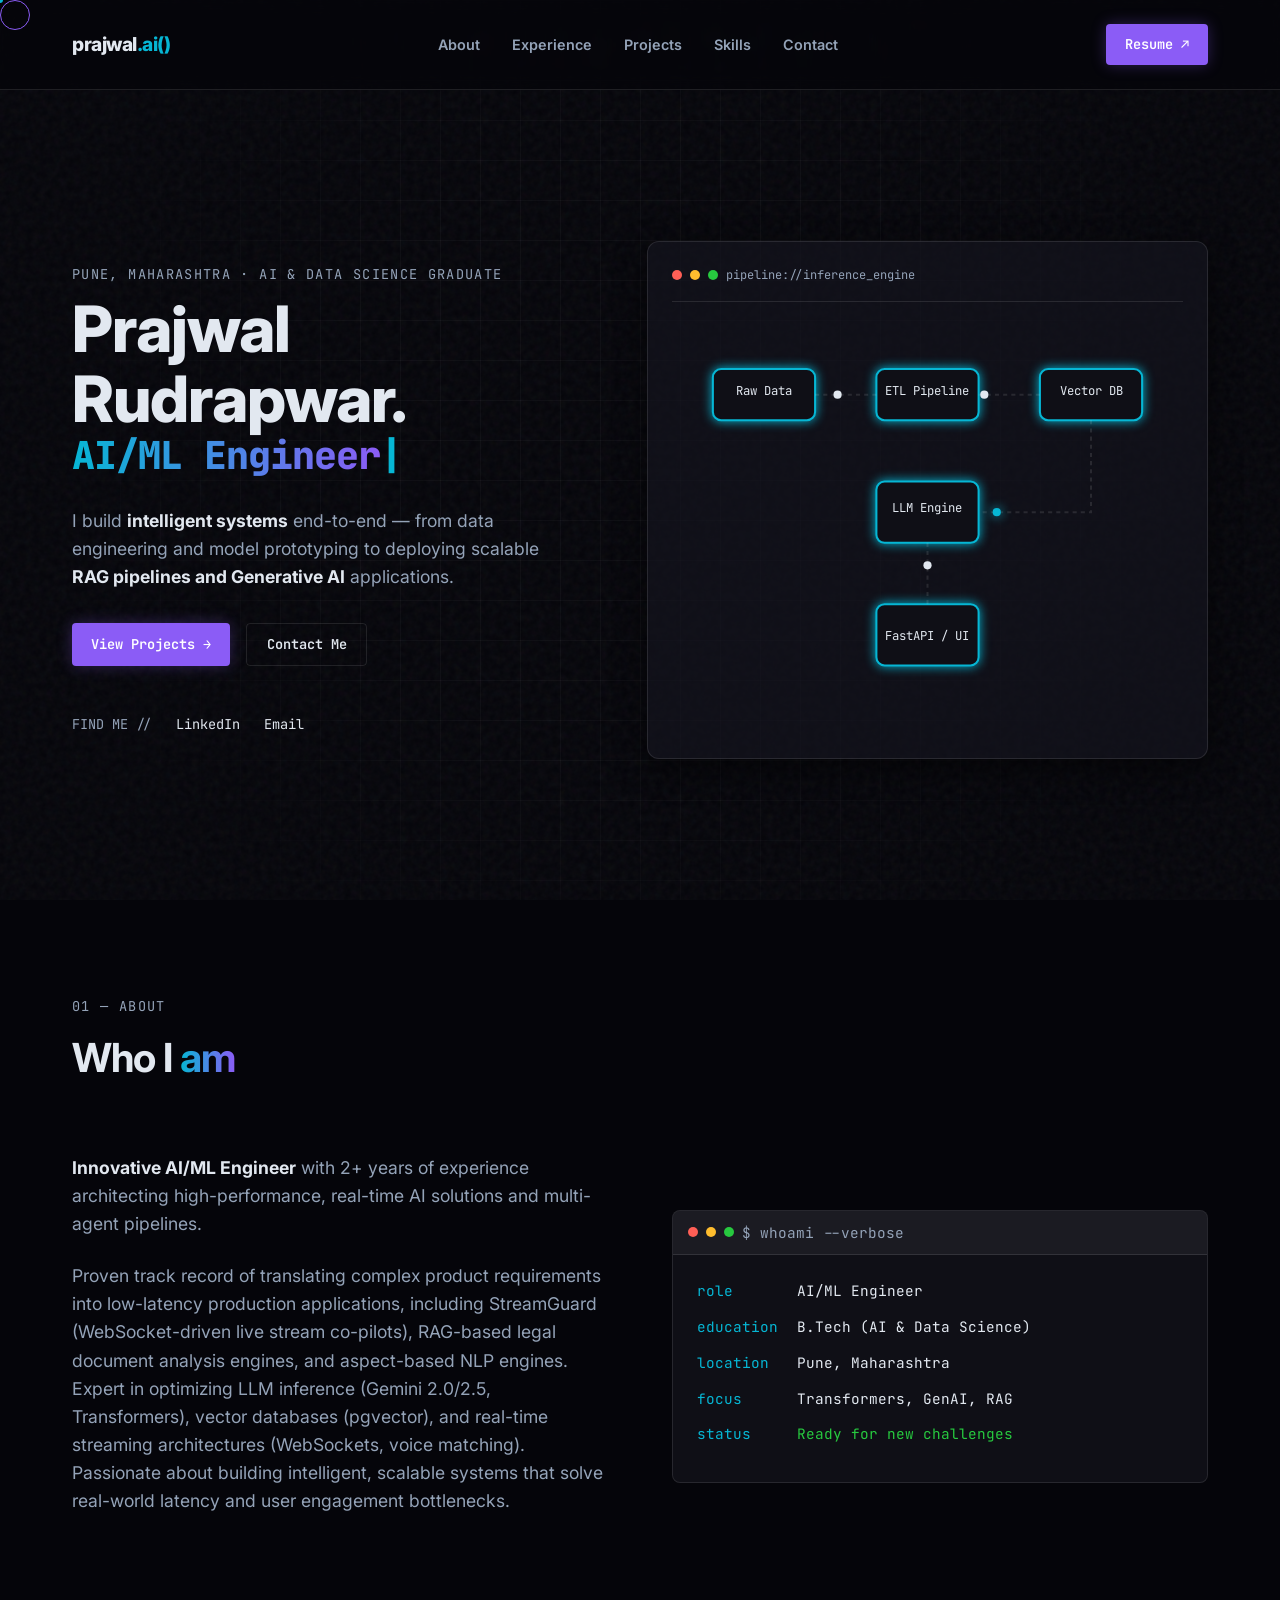
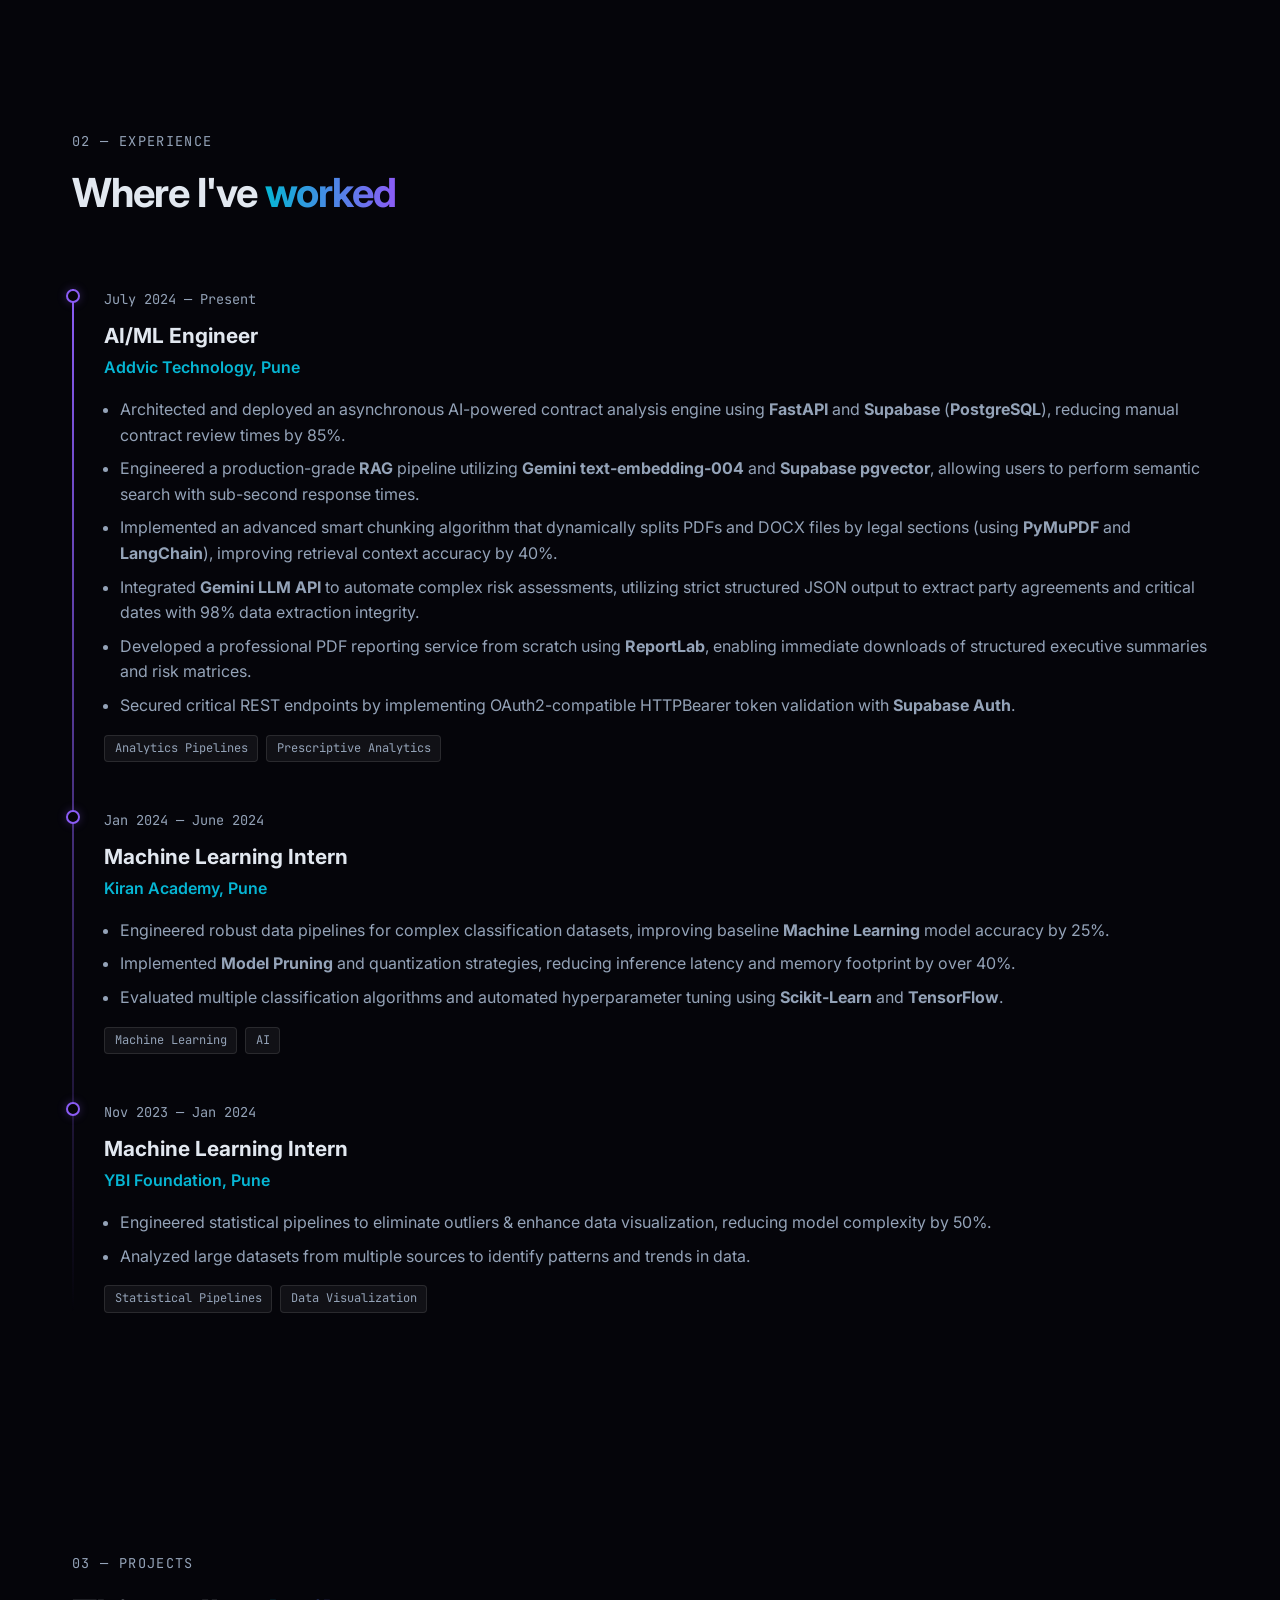
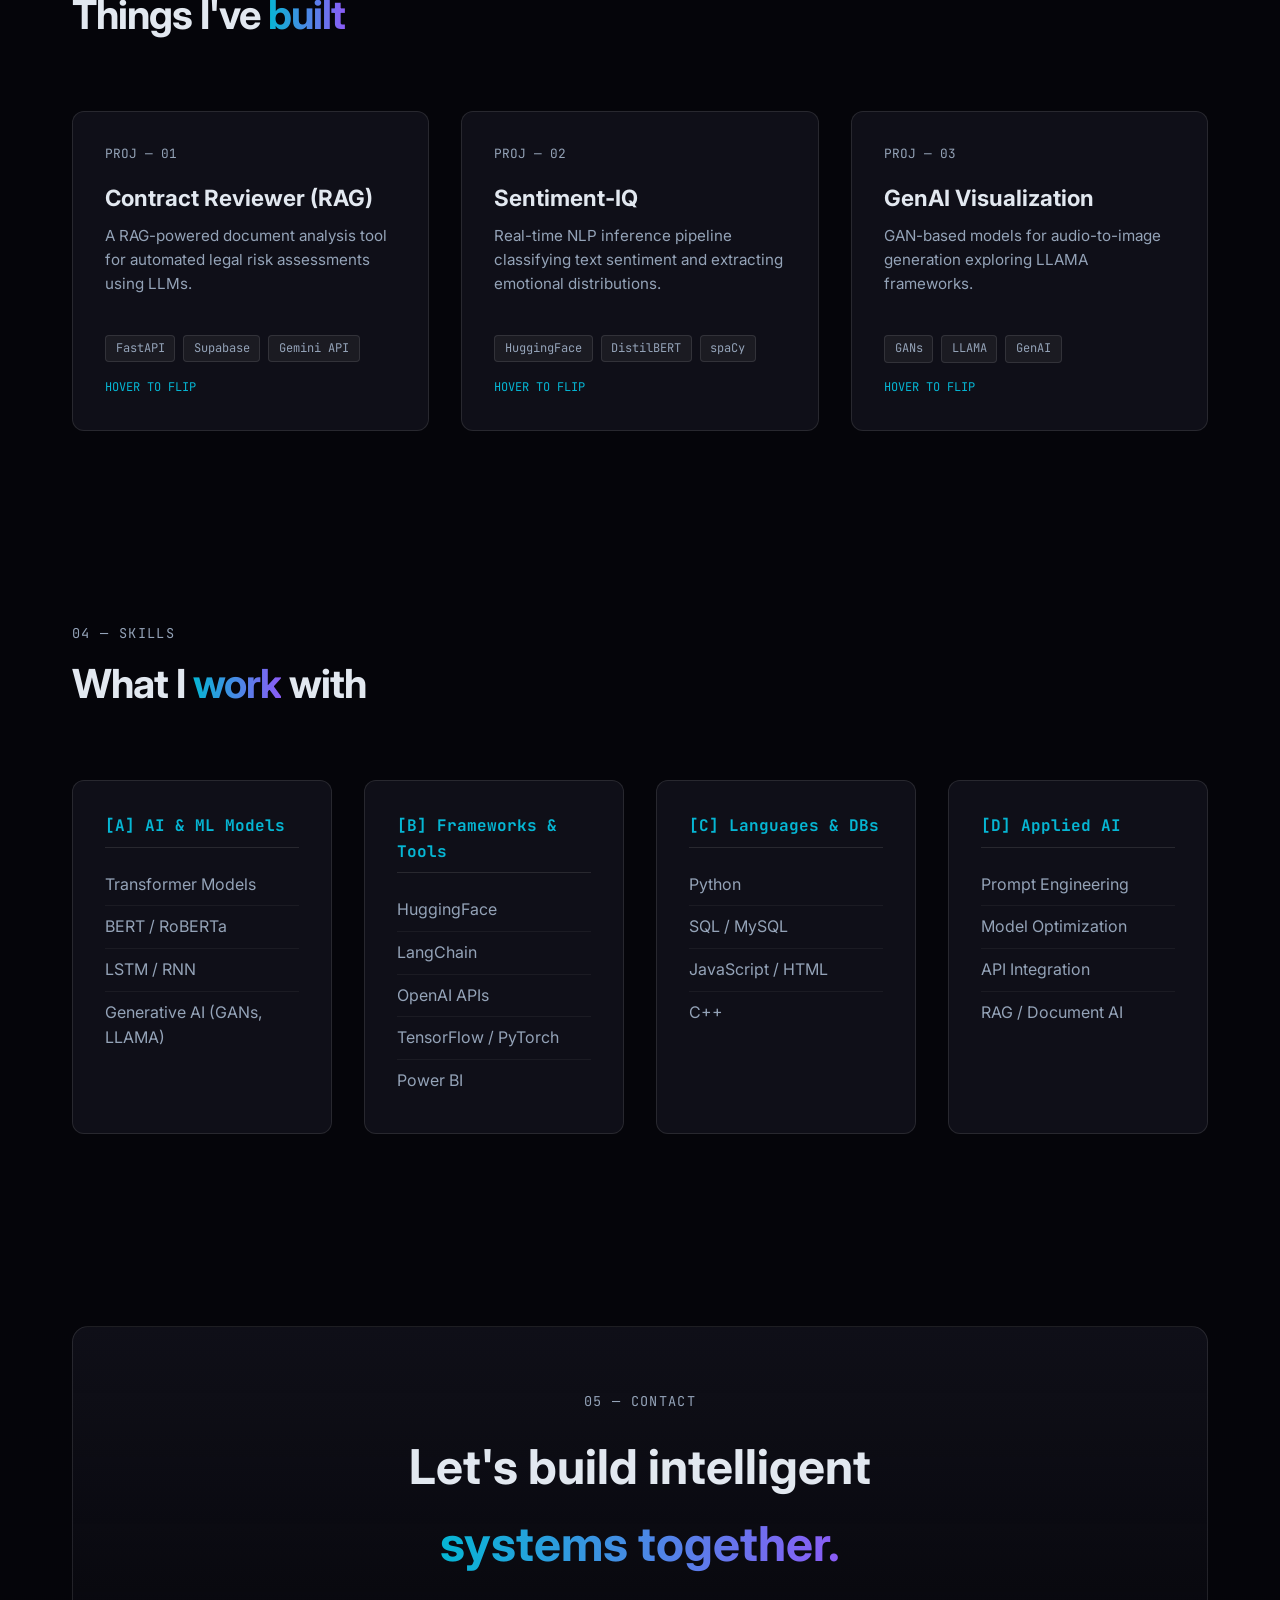
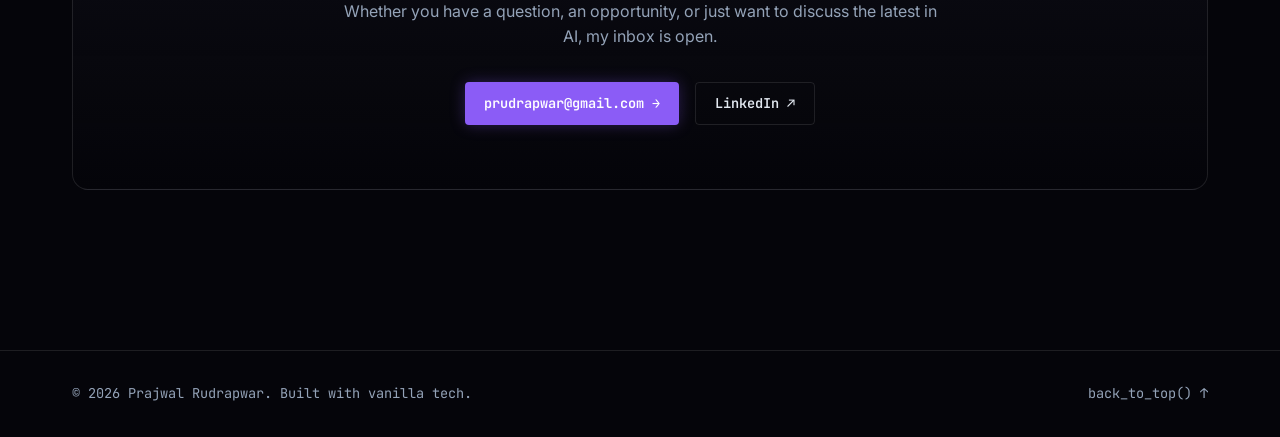
==== index.html @ 15351139 "Add files via upload" ====
<!DOCTYPE html>
<html lang="en">
<head>
    <meta charset="UTF-8">
    <meta name="viewport" content="width=device-width, initial-scale=1.0">
    <title>Prajwal Rudrapwar - AI & Data Science</title>
    <meta name="description" content="Portfolio of Prajwal Rudrapwar, an AI & Data Science graduate specializing in ML/DL, GenAI, and Computer Vision.">
    
    <!-- Fonts: Inter & JetBrains Mono for a tech vibe -->
    <link rel="preconnect" href="https://fonts.googleapis.com">
    <link rel="preconnect" href="https://fonts.gstatic.com" crossorigin>
    <link href="https://fonts.googleapis.com/css2?family=Inter:wght@300;400;600;800&family=JetBrains+Mono:wght@400;700&display=swap" rel="stylesheet">
    
    <!-- Custom CSS -->
    <link rel="stylesheet" href="style.css">
</head>
<body>

    <!-- Background Effects -->
    <div class="grid-bg"></div>
    <div class="grain-overlay"></div>

    <!-- Custom Cursor -->
    <div class="cursor-dot" id="cursorDot"></div>
    <div class="cursor-ring" id="cursorRing"></div>

    <!-- Navigation -->
    <nav class="navbar">
        <div class="nav-container">
            <a href="#top" class="logo">prajwal<span>.ai()</span></a>
            <div class="nav-links">
                <a href="#about" class="hover-target">About</a>
                <a href="#experience" class="hover-target">Experience</a>
                <a href="#projects" class="hover-target">Projects</a>
                <a href="#skills" class="hover-target">Skills</a>
                <a href="#contact" class="hover-target">Contact</a>
            </div>
            <a href="resume.html" target="_blank" class="btn primary-btn hover-target">Resume ↗</a>
        </div>
    </nav>

    <!-- Hero Section -->
    <header id="top" class="hero-section">
        <div class="hero-content reveal">
            <span class="eyebrow">Pune, Maharashtra · AI & Data Science Graduate</span>
            <h1 class="hero-title">
                <span class="line">Prajwal</span>
                <span class="line">Rudrapwar<span class="accent-color">.</span></span>
                <span class="line type-wrap">
                    <span id="typewriter" class="accent-gradient"></span><span class="cursor">|</span>
                </span>
            </h1>
            <p class="hero-subtitle">
                I build <strong>intelligent systems</strong> end-to-end — from data engineering and model prototyping to deploying scalable <strong>RAG pipelines and Generative AI</strong> applications.
            </p>
            <div class="hero-actions">
                <a href="#projects" class="btn primary-btn hover-target">View Projects →</a>
                <a href="#contact" class="btn ghost-btn hover-target">Contact Me</a>
            </div>
            <div class="hero-socials">
                <span class="social-label">FIND ME //</span>
                <a href="https://www.linkedin.com/in/prajwal-rudrapwar-7233b726a" target="_blank" rel="noopener noreferrer" class="hover-target">LinkedIn</a>
                <a href="mailto:prudrapwar@gmail.com" class="hover-target">Email</a>
            </div>
        </div>
        
        <!-- Hero ML Schematic SVG -->
        <div class="hero-schematic reveal delay-1">
            <div class="schematic-header">
                <span class="dot red"></span><span class="dot yellow"></span><span class="dot green"></span>
                <span>pipeline://inference_engine</span>
            </div>
            <svg viewBox="0 0 500 400" class="schematic-svg">
                <!-- Data Nodes -->
                <rect x="40" y="50" width="100" height="50" rx="8" class="svg-node" />
                <text x="90" y="75" text-anchor="middle" class="svg-text">Raw Data</text>
                
                <rect x="200" y="50" width="100" height="50" rx="8" class="svg-node" />
                <text x="250" y="75" text-anchor="middle" class="svg-text">ETL Pipeline</text>
                
                <rect x="360" y="50" width="100" height="50" rx="8" class="svg-node" />
                <text x="410" y="75" text-anchor="middle" class="svg-text">Vector DB</text>
                
                <rect x="200" y="160" width="100" height="60" rx="8" class="svg-node" />
                <text x="250" y="190" text-anchor="middle" class="svg-text">LLM Engine</text>
                
                <rect x="200" y="280" width="100" height="60" rx="8" class="svg-node" />
                <text x="250" y="315" text-anchor="middle" class="svg-text">FastAPI / UI</text>

                <!-- Flow Lines -->
                <path d="M140 75 L200 75" class="svg-line" />
                <path d="M300 75 L360 75" class="svg-line" />
                <path d="M410 100 L410 190 L300 190" class="svg-line" />
                <path d="M250 220 L250 280" class="svg-line" />

                <!-- Moving Packets -->
                <circle cx="0" cy="0" r="4" class="svg-packet">
                    <animateMotion dur="2s" repeatCount="indefinite" path="M140 75 L200 75" />
                </circle>
                <circle cx="0" cy="0" r="4" class="svg-packet">
                    <animateMotion dur="2.5s" repeatCount="indefinite" path="M300 75 L360 75" />
                </circle>
                <circle cx="0" cy="0" r="4" class="svg-packet accent-packet">
                    <animateMotion dur="3s" repeatCount="indefinite" path="M410 100 L410 190 L300 190" />
                </circle>
                <circle cx="0" cy="0" r="4" class="svg-packet">
                    <animateMotion dur="2s" repeatCount="indefinite" path="M250 220 L250 280" />
                </circle>
            </svg>
        </div>
    </header>

    <!-- About Section -->
    <section id="about" class="section">
        <div class="container">
            <div class="section-header reveal">
                <span class="eyebrow">01 — About</span>
                <h2 class="section-title">Who I <span class="accent-gradient">am</span></h2>
            </div>
            
            <div class="about-grid">
                <div class="about-text reveal">
                    <p><strong>Innovative AI/ML Engineer</strong> with 2+ years of experience architecting high-performance, real-time AI solutions and multi-agent pipelines.</p>
                    <p>Proven track record of translating complex product requirements into low-latency production applications, including StreamGuard (WebSocket-driven live stream co-pilots), RAG-based legal document analysis engines, and aspect-based NLP engines. Expert in optimizing LLM inference (Gemini 2.0/2.5, Transformers), vector databases (pgvector), and real-time streaming architectures (WebSockets, voice matching). Passionate about building intelligent, scalable systems that solve real-world latency and user engagement bottlenecks.</p>
                </div>
                
                <div class="terminal-box reveal delay-1">
                    <div class="terminal-header">
                        <span class="dot red"></span><span class="dot yellow"></span><span class="dot green"></span>
                        <span>$ whoami --verbose</span>
                    </div>
                    <div class="terminal-content">
                        <div class="term-row"><span class="term-key">role</span><span class="term-val">AI/ML Engineer</span></div>
                        <div class="term-row"><span class="term-key">education</span><span class="term-val">B.Tech (AI & Data Science)</span></div>
                        <div class="term-row"><span class="term-key">location</span><span class="term-val">Pune, Maharashtra</span></div>
                        <div class="term-row"><span class="term-key">focus</span><span class="term-val">Transformers, GenAI, RAG</span></div>
                        <div class="term-row"><span class="term-key">status</span><span class="term-val success">Ready for new challenges</span></div>
                    </div>
                </div>
            </div>
        </div>
    </section>

    <!-- Experience Section -->
    <section id="experience" class="section">
        <div class="container">
            <div class="section-header reveal">
                <span class="eyebrow">02 — Experience</span>
                <h2 class="section-title">Where I've <span class="accent-gradient">worked</span></h2>
            </div>

            <div class="timeline">
                <div class="timeline-line"></div>
                
                <div class="timeline-item reveal">
                    <div class="timeline-node"></div>
                    <div class="timeline-meta">July 2024 — Present</div>
                    <h3 class="timeline-role">AI/ML Engineer</h3>
                    <div class="timeline-company">Addvic Technology, Pune</div>
                    <ul class="timeline-desc">
                        <li>Architected and deployed an asynchronous AI-powered contract analysis engine using <strong>FastAPI</strong> and <strong>Supabase</strong> (<strong>PostgreSQL</strong>), reducing manual contract review times by 85%.</li>
                        <li>Engineered a production-grade <strong>RAG</strong> pipeline utilizing <strong>Gemini text-embedding-004</strong> and <strong>Supabase pgvector</strong>, allowing users to perform semantic search with sub-second response times.</li>
                        <li>Implemented an advanced smart chunking algorithm that dynamically splits PDFs and DOCX files by legal sections (using <strong>PyMuPDF</strong> and <strong>LangChain</strong>), improving retrieval context accuracy by 40%.</li>
                        <li>Integrated <strong>Gemini LLM API</strong> to automate complex risk assessments, utilizing strict structured JSON output to extract party agreements and critical dates with 98% data extraction integrity.</li>
                        <li>Developed a professional PDF reporting service from scratch using <strong>ReportLab</strong>, enabling immediate downloads of structured executive summaries and risk matrices.</li>
                        <li>Secured critical REST endpoints by implementing OAuth2-compatible HTTPBearer token validation with <strong>Supabase Auth</strong>.</li>
                    </ul>
                    <div class="tags">
                        <span class="tag">Analytics Pipelines</span>
                        <span class="tag">Prescriptive Analytics</span>
                    </div>
                </div>

                <div class="timeline-item reveal">
                    <div class="timeline-node"></div>
                    <div class="timeline-meta">Jan 2024 — June 2024</div>
                    <h3 class="timeline-role">Machine Learning Intern</h3>
                    <div class="timeline-company">Kiran Academy, Pune</div>
                    <ul class="timeline-desc">
                        <li>Engineered robust data pipelines for complex classification datasets, improving baseline <strong>Machine Learning</strong> model accuracy by 25%.</li>
                        <li>Implemented <strong>Model Pruning</strong> and quantization strategies, reducing inference latency and memory footprint by over 40%.</li>
                        <li>Evaluated multiple classification algorithms and automated hyperparameter tuning using <strong>Scikit-Learn</strong> and <strong>TensorFlow</strong>.</li>
                    </ul>
                    <div class="tags">
                        <span class="tag">Machine Learning</span>
                        <span class="tag">AI</span>
                    </div>
                </div>

                <div class="timeline-item reveal">
                    <div class="timeline-node"></div>
                    <div class="timeline-meta">Nov 2023 — Jan 2024</div>
                    <h3 class="timeline-role">Machine Learning Intern</h3>
                    <div class="timeline-company">YBI Foundation, Pune</div>
                    <ul class="timeline-desc">
                        <li>Engineered statistical pipelines to eliminate outliers & enhance data visualization, reducing model complexity by 50%.</li>
                        <li>Analyzed large datasets from multiple sources to identify patterns and trends in data.</li>
                    </ul>
                    <div class="tags">
                        <span class="tag">Statistical Pipelines</span>
                        <span class="tag">Data Visualization</span>
                    </div>
                </div>
            </div>
        </div>
    </section>

    <!-- Projects Section -->
    <section id="projects" class="section">
        <div class="container">
            <div class="section-header reveal">
                <span class="eyebrow">03 — Projects</span>
                <h2 class="section-title">Things I've <span class="accent-gradient">built</span></h2>
            </div>

            <div class="projects-grid">
                
                <!-- Project 1 -->
                <div class="flip-card reveal hover-target">
                    <div class="flip-inner">
                        <div class="flip-front">
                            <span class="project-id">PROJ — 01</span>
                            <h3 class="project-title">Contract Reviewer (RAG)</h3>
                            <p class="project-summary">A RAG-powered document analysis tool for automated legal risk assessments using LLMs.</p>
                            <div class="tags">
                                <span class="tag">FastAPI</span>
                                <span class="tag">Supabase</span>
                                <span class="tag">Gemini API</span>
                            </div>
                            <span class="flip-hint">Hover to flip</span>
                        </div>
                        <div class="flip-back">
                            <h4 class="back-title">// Under the hood</h4>
                            <ul class="back-list">
                                <li>Scalable backend handling secure storage and JWT auth.</li>
                                <li>System prompts designed for Gemini 2.5-flash-lite.</li>
                                <li>Dynamic PDF reporting engine using ReportLab.</li>
                            </ul>
                            <a href="https://github.com/yourusername/contract-reviewer" target="_blank" class="btn ghost-btn hover-target" style="margin-top: 1rem; font-size: 0.75rem; padding: 0.4rem 0.8rem;">View on GitHub ↗</a>
                        </div>
                    </div>
                </div>

                <!-- Project 2 -->
                <div class="flip-card reveal delay-1 hover-target">
                    <div class="flip-inner">
                        <div class="flip-front">
                            <span class="project-id">PROJ — 02</span>
                            <h3 class="project-title">Sentiment-IQ</h3>
                            <p class="project-summary">Real-time NLP inference pipeline classifying text sentiment and extracting emotional distributions.</p>
                            <div class="tags">
                                <span class="tag">HuggingFace</span>
                                <span class="tag">DistilBERT</span>
                                <span class="tag">spaCy</span>
                            </div>
                            <span class="flip-hint">Hover to flip</span>
                        </div>
                        <div class="flip-back">
                            <h4 class="back-title">// Under the hood</h4>
                            <ul class="back-list">
                                <li>Inference pipeline using FastAPI with millisecond latency.</li>
                                <li>Aspect-based sentiment analysis engine via spaCy to detect product features dynamically.</li>
                            </ul>
                            <a href="https://github.com/yourusername/sentiment-iq" target="_blank" class="btn ghost-btn hover-target" style="margin-top: 1rem; font-size: 0.75rem; padding: 0.4rem 0.8rem;">View on GitHub ↗</a>
                        </div>
                    </div>
                </div>

                <!-- Project 3 -->
                <div class="flip-card reveal delay-2 hover-target">
                    <div class="flip-inner">
                        <div class="flip-front">
                            <span class="project-id">PROJ — 03</span>
                            <h3 class="project-title">GenAI Visualization</h3>
                            <p class="project-summary">GAN-based models for audio-to-image generation exploring LLAMA frameworks.</p>
                            <div class="tags">
                                <span class="tag">GANs</span>
                                <span class="tag">LLAMA</span>
                                <span class="tag">GenAI</span>
                            </div>
                            <span class="flip-hint">Hover to flip</span>
                        </div>
                        <div class="flip-back">
                            <h4 class="back-title">// Under the hood</h4>
                            <ul class="back-list">
                                <li>Advanced data processing and visual generation.</li>
                                <li>Experimentation with cutting-edge open-weight models for multimedia synthesis.</li>
                            </ul>
                            <a href="https://github.com/yourusername/genai-visualization" target="_blank" class="btn ghost-btn hover-target" style="margin-top: 1rem; font-size: 0.75rem; padding: 0.4rem 0.8rem;">View on GitHub ↗</a>
                        </div>
                    </div>
                </div>

            </div>
        </div>
    </section>

    <!-- Skills Section -->
    <section id="skills" class="section">
        <div class="container">
            <div class="section-header reveal">
                <span class="eyebrow">04 — Skills</span>
                <h2 class="section-title">What I <span class="accent-gradient">work</span> with</h2>
            </div>
            
            <div class="skills-grid">
                <div class="skill-category reveal">
                    <h4>[A] AI & ML Models</h4>
                    <ul class="skill-list">
                        <li>Transformer Models</li>
                        <li>BERT / RoBERTa</li>
                        <li>LSTM / RNN</li>
                        <li>Generative AI (GANs, LLAMA)</li>
                    </ul>
                </div>
                <div class="skill-category reveal delay-1">
                    <h4>[B] Frameworks & Tools</h4>
                    <ul class="skill-list">
                        <li>HuggingFace</li>
                        <li>LangChain</li>
                        <li>OpenAI APIs</li>
                        <li>TensorFlow / PyTorch</li>
                        <li>Power BI</li>
                    </ul>
                </div>
                <div class="skill-category reveal delay-2">
                    <h4>[C] Languages & DBs</h4>
                    <ul class="skill-list">
                        <li>Python</li>
                        <li>SQL / MySQL</li>
                        <li>JavaScript / HTML</li>
                        <li>C++</li>
                    </ul>
                </div>
                <div class="skill-category reveal delay-3">
                    <h4>[D] Applied AI</h4>
                    <ul class="skill-list">
                        <li>Prompt Engineering</li>
                        <li>Model Optimization</li>
                        <li>API Integration</li>
                        <li>RAG / Document AI</li>
                    </ul>
                </div>
            </div>
        </div>
    </section>

    <!-- Contact Section -->
    <section id="contact" class="section">
        <div class="container">
            <div class="contact-box reveal">
                <span class="eyebrow">05 — Contact</span>
                <h2 class="contact-title">Let's build intelligent<br><span class="accent-gradient">systems together.</span></h2>
                <p class="contact-desc">Whether you have a question, an opportunity, or just want to discuss the latest in AI, my inbox is open.</p>
                
                <div class="contact-actions">
                    <a href="mailto:prudrapwar@gmail.com" class="btn primary-btn hover-target">prudrapwar@gmail.com →</a>
                    <a href="https://www.linkedin.com/in/prajwal-rudrapwar-7233b726a" target="_blank" rel="noopener noreferrer" class="btn ghost-btn hover-target">LinkedIn ↗</a>
                </div>
            </div>
        </div>
    </section>

    <!-- Footer -->
    <footer>
        <div class="container footer-content">
            <p>&copy; 2026 Prajwal Rudrapwar. Built with vanilla tech.</p>
            <a href="#top" class="hover-target">back_to_top() ↑</a>
        </div>
    </footer>

    <script src="script.js"></script>
</body>
</html>
---- style.css ----
/* style.css */

/* =========================================
   CSS Variables & Theme
   ========================================= */
:root {
    --bg-main: #05050a;
    --bg-secondary: #0f0f16;
    --bg-panel: rgba(20, 20, 30, 0.7);
    --text-main: #e2e8f0;
    --text-muted: #94a3b8;
    --accent-primary: #8b5cf6; /* Deep Violet */
    --accent-secondary: #06b6d4; /* Neon Cyan */
    --accent-glow: rgba(139, 92, 246, 0.3);
    
    --border-color: rgba(255, 255, 255, 0.1);
    
    --font-main: 'Inter', sans-serif;
    --font-mono: 'JetBrains Mono', monospace;
    
    --ease-out: cubic-bezier(0.16, 1, 0.3, 1);
}

/* =========================================
   Reset & Base
   ========================================= */
* {
    margin: 0;
    padding: 0;
    box-sizing: border-box;
    cursor: none; /* Hide default cursor for custom one */
}

html {
    scroll-behavior: smooth;
}

body {
    background-color: var(--bg-main);
    color: var(--text-main);
    font-family: var(--font-main);
    line-height: 1.6;
    overflow-x: hidden;
}

.container {
    max-width: 1200px;
    margin: 0 auto;
    padding: 0 2rem;
}

a {
    color: inherit;
    text-decoration: none;
}

ul {
    list-style: none;
}

/* =========================================
   Typography & Utilities
   ========================================= */
.accent-gradient {
    background: linear-gradient(90deg, var(--accent-secondary), var(--accent-primary));
    -webkit-background-clip: text;
    -webkit-text-fill-color: transparent;
    display: inline-block;
}

.eyebrow {
    font-family: var(--font-mono);
    color: var(--text-muted);
    font-size: 0.85rem;
    text-transform: uppercase;
    letter-spacing: 0.1em;
    display: block;
    margin-bottom: 0.5rem;
}

/* =========================================
   Background Effects
   ========================================= */
.grid-bg {
    position: fixed;
    top: 0;
    left: 0;
    width: 100vw;
    height: 100vh;
    background-size: 40px 40px;
    background-image: 
        linear-gradient(to right, rgba(255, 255, 255, 0.03) 1px, transparent 1px),
        linear-gradient(to bottom, rgba(255, 255, 255, 0.03) 1px, transparent 1px);
    z-index: -2;
    mask-image: radial-gradient(circle at center, black 40%, transparent 80%);
    -webkit-mask-image: radial-gradient(circle at center, black 40%, transparent 80%);
}

.grain-overlay {
    position: fixed;
    top: 0;
    left: 0;
    width: 100vw;
    height: 100vh;
    background-image: url('data:image/svg+xml;utf8,%3Csvg viewBox="0 0 200 200" xmlns="http://www.w3.org/2000/svg"%3E%3Cfilter id="noiseFilter"%3E%3CfeTurbulence type="fractalNoise" baseFrequency="0.65" numOctaves="3" stitchTiles="stitch"/%3E%3C/filter%3E%3Crect width="100%25" height="100%25" filter="url(%23noiseFilter)" opacity="0.05"/%3E%3C/svg%3E');
    pointer-events: none;
    z-index: -1;
}

/* =========================================
   Custom Cursor
   ========================================= */
.cursor-dot, .cursor-ring {
    position: fixed;
    top: 0;
    left: 0;
    transform: translate(-50%, -50%);
    border-radius: 50%;
    z-index: 9999;
    pointer-events: none;
}

.cursor-dot {
    width: 6px;
    height: 6px;
    background-color: var(--accent-secondary);
}

.cursor-ring {
    width: 30px;
    height: 30px;
    border: 1px solid var(--accent-primary);
    transition: width 0.2s, height 0.2s, background-color 0.2s;
}

.cursor-ring.hover {
    width: 50px;
    height: 50px;
    background-color: rgba(139, 92, 246, 0.1);
    border-color: transparent;
    mix-blend-mode: screen;
}

/* =========================================
   Navigation
   ========================================= */
.navbar {
    position: fixed;
    top: 0;
    width: 100%;
    padding: 1.5rem 0;
    background: rgba(5, 5, 10, 0.8);
    backdrop-filter: blur(10px);
    z-index: 100;
    border-bottom: 1px solid var(--border-color);
}

.nav-container {
    max-width: 1200px;
    margin: 0 auto;
    padding: 0 2rem;
    display: flex;
    justify-content: space-between;
    align-items: center;
}

.logo {
    font-weight: 800;
    font-size: 1.2rem;
    letter-spacing: -0.5px;
}

.logo span {
    color: var(--accent-secondary);
}

.nav-links {
    display: flex;
    gap: 2rem;
}

.nav-links a {
    font-size: 0.9rem;
    font-weight: 600;
    color: var(--text-muted);
    transition: color 0.3s;
}

.nav-links a:hover {
    color: var(--text-main);
}

/* Buttons */
.btn {
    display: inline-flex;
    align-items: center;
    padding: 0.6rem 1.2rem;
    border-radius: 4px;
    font-family: var(--font-mono);
    font-size: 0.85rem;
    font-weight: 600;
    transition: all 0.3s;
}

.primary-btn {
    background-color: var(--accent-primary);
    color: white;
    box-shadow: 0 0 15px var(--accent-glow);
}

.primary-btn:hover {
    background-color: #7c3aed;
    box-shadow: 0 0 25px var(--accent-glow);
    transform: translateY(-2px);
}

.ghost-btn {
    background-color: transparent;
    border: 1px solid var(--border-color);
    color: var(--text-main);
}

.ghost-btn:hover {
    border-color: var(--accent-secondary);
    color: var(--accent-secondary);
}

/* =========================================
   Hero Section
   ========================================= */
.hero-section {
    min-height: 100vh;
    display: flex;
    align-items: center;
    justify-content: center;
    padding: 100px 2rem 0;
    position: relative;
    max-width: 1200px;
    margin: 0 auto;
    gap: 4rem;
}

.hero-content {
    flex: 1;
}

.hero-title {
    font-size: clamp(3rem, 5vw, 4.5rem);
    line-height: 1.1;
    margin-bottom: 1.5rem;
    font-weight: 800;
    letter-spacing: -1px;
}

.hero-title .line {
    display: block;
}

.type-wrap {
    font-family: var(--font-mono);
    font-size: clamp(1.5rem, 3vw, 2.5rem);
    height: 3rem;
}

.cursor {
    animation: blink 1s step-end infinite;
    color: var(--accent-secondary);
}

@keyframes blink { 50% { opacity: 0; } }

.hero-subtitle {
    font-size: 1.1rem;
    color: var(--text-muted);
    max-width: 500px;
    margin-bottom: 2rem;
}

.hero-subtitle strong {
    color: var(--text-main);
}

.hero-actions {
    display: flex;
    gap: 1rem;
    margin-bottom: 3rem;
}

.hero-socials {
    display: flex;
    gap: 1.5rem;
    align-items: center;
    font-family: var(--font-mono);
    font-size: 0.85rem;
}

.social-label {
    color: var(--text-muted);
}

/* Hero Schematic */
.hero-schematic {
    flex: 1;
    background: var(--bg-panel);
    border: 1px solid var(--border-color);
    border-radius: 12px;
    padding: 1.5rem;
    box-shadow: 0 10px 30px rgba(0,0,0,0.5);
}

.schematic-header {
    display: flex;
    align-items: center;
    gap: 8px;
    font-family: var(--font-mono);
    font-size: 0.75rem;
    color: var(--text-muted);
    margin-bottom: 1rem;
    padding-bottom: 1rem;
    border-bottom: 1px solid var(--border-color);
}

.dot {
    width: 10px;
    height: 10px;
    border-radius: 50%;
}
.dot.red { background: #ff5f56; }
.dot.yellow { background: #ffbd2e; }
.dot.green { background: #27c93f; }

.schematic-svg {
    width: 100%;
    height: auto;
}

.svg-node {
    fill: var(--bg-secondary);
    stroke: var(--accent-secondary);
    stroke-width: 2;
    filter: drop-shadow(0 0 5px var(--accent-secondary));
}

.svg-text {
    fill: var(--text-main);
    font-family: var(--font-mono);
    font-size: 12px;
}

.svg-line {
    stroke: var(--border-color);
    stroke-width: 2;
    fill: none;
    stroke-dasharray: 4;
}

.svg-packet {
    fill: var(--text-main);
}
.svg-packet.accent-packet {
    fill: var(--accent-secondary);
    filter: drop-shadow(0 0 5px var(--accent-secondary));
}

/* =========================================
   Sections Base
   ========================================= */
.section {
    padding: 6rem 0;
}

.section-header {
    margin-bottom: 4rem;
}

.section-title {
    font-size: 2.5rem;
    letter-spacing: -1px;
}

/* =========================================
   About Section
   ========================================= */
.about-grid {
    display: grid;
    grid-template-columns: 1fr 1fr;
    gap: 4rem;
    align-items: center;
}

.about-text p {
    margin-bottom: 1.5rem;
    font-size: 1.1rem;
    color: var(--text-muted);
}
.about-text strong {
    color: var(--text-main);
}

/* Terminal Box */
.terminal-box {
    background: var(--bg-secondary);
    border: 1px solid var(--border-color);
    border-radius: 8px;
    overflow: hidden;
    font-family: var(--font-mono);
    font-size: 0.9rem;
}

.terminal-header {
    background: rgba(255,255,255,0.05);
    padding: 10px 15px;
    display: flex;
    align-items: center;
    gap: 8px;
    border-bottom: 1px solid var(--border-color);
    color: var(--text-muted);
}

.terminal-content {
    padding: 1.5rem;
}

.term-row {
    display: flex;
    margin-bottom: 0.8rem;
}
.term-key {
    width: 100px;
    color: var(--accent-secondary);
}
.term-val {
    color: var(--text-main);
}
.term-val.success {
    color: #27c93f;
}

/* =========================================
   Experience Section
   ========================================= */
.timeline {
    position: relative;
    padding-left: 2rem;
}

.timeline-line {
    position: absolute;
    left: 0;
    top: 0;
    bottom: 0;
    width: 2px;
    background: linear-gradient(to bottom, var(--accent-primary), transparent);
}

.timeline-item {
    position: relative;
    margin-bottom: 3rem;
}

.timeline-node {
    position: absolute;
    left: -2.4rem;
    top: 0;
    width: 14px;
    height: 14px;
    background: var(--bg-main);
    border: 2px solid var(--accent-primary);
    border-radius: 50%;
    box-shadow: 0 0 10px var(--accent-glow);
}

.timeline-meta {
    font-family: var(--font-mono);
    font-size: 0.85rem;
    color: var(--text-muted);
    margin-bottom: 0.5rem;
}

.timeline-role {
    font-size: 1.3rem;
    margin-bottom: 0.2rem;
}

.timeline-company {
    color: var(--accent-secondary);
    font-weight: 600;
    margin-bottom: 1rem;
}

.timeline-desc {
    list-style: disc;
    padding-left: 1rem;
    color: var(--text-muted);
    margin-bottom: 1rem;
}

.timeline-desc li {
    margin-bottom: 0.5rem;
}

/* =========================================
   Projects Section (Flip Cards)
   ========================================= */
.projects-grid {
    display: grid;
    grid-template-columns: repeat(auto-fit, minmax(320px, 1fr));
    gap: 2rem;
}

.flip-card {
    background-color: transparent;
    height: 320px;
    perspective: 1000px;
}

.flip-inner {
    position: relative;
    width: 100%;
    height: 100%;
    text-align: left;
    transition: transform 0.8s var(--ease-out);
    transform-style: preserve-3d;
}

.flip-card:hover .flip-inner {
    transform: rotateY(180deg);
}

.flip-front, .flip-back {
    position: absolute;
    width: 100%;
    height: 100%;
    -webkit-backface-visibility: hidden;
    backface-visibility: hidden;
    border-radius: 12px;
    padding: 2rem;
    border: 1px solid var(--border-color);
}

.flip-front {
    background-color: var(--bg-panel);
    display: flex;
    flex-direction: column;
}

.flip-back {
    background-color: var(--bg-secondary);
    transform: rotateY(180deg);
    display: flex;
    flex-direction: column;
    justify-content: center;
    border-color: var(--accent-primary);
}

.project-id {
    font-family: var(--font-mono);
    font-size: 0.8rem;
    color: var(--text-muted);
    margin-bottom: 1rem;
}

.project-title {
    font-size: 1.4rem;
    margin-bottom: 0.5rem;
}

.project-summary {
    color: var(--text-muted);
    font-size: 0.95rem;
    margin-bottom: auto;
}

.flip-hint {
    font-family: var(--font-mono);
    font-size: 0.75rem;
    color: var(--accent-secondary);
    margin-top: 1rem;
    text-transform: uppercase;
}

.back-title {
    font-family: var(--font-mono);
    color: var(--accent-primary);
    margin-bottom: 1rem;
}

.back-list {
    color: var(--text-muted);
    font-size: 0.9rem;
    padding-left: 1rem;
}
.back-list li { margin-bottom: 0.5rem; }

/* Tags */
.tags {
    display: flex;
    flex-wrap: wrap;
    gap: 0.5rem;
}

.tag {
    background: rgba(255,255,255,0.05);
    padding: 0.2rem 0.6rem;
    border-radius: 4px;
    font-family: var(--font-mono);
    font-size: 0.75rem;
    color: var(--text-muted);
    border: 1px solid rgba(255,255,255,0.1);
}

/* =========================================
   Skills Section
   ========================================= */
.skills-grid {
    display: grid;
    grid-template-columns: repeat(auto-fit, minmax(250px, 1fr));
    gap: 2rem;
}

.skill-category {
    background: var(--bg-panel);
    padding: 2rem;
    border-radius: 12px;
    border: 1px solid var(--border-color);
}

.skill-category h4 {
    font-family: var(--font-mono);
    color: var(--accent-secondary);
    margin-bottom: 1rem;
    border-bottom: 1px solid var(--border-color);
    padding-bottom: 0.5rem;
}

.skill-list li {
    padding: 0.5rem 0;
    color: var(--text-muted);
    border-bottom: 1px solid rgba(255,255,255,0.05);
}
.skill-list li:last-child {
    border-bottom: none;
}

/* =========================================
   Contact Section
   ========================================= */
.contact-box {
    text-align: center;
    padding: 4rem 2rem;
    background: linear-gradient(to bottom, var(--bg-panel), transparent);
    border: 1px solid var(--border-color);
    border-radius: 16px;
}

.contact-title {
    font-size: clamp(2rem, 4vw, 3rem);
    margin: 1rem 0;
}

.contact-desc {
    color: var(--text-muted);
    max-width: 600px;
    margin: 0 auto 2rem;
}

.contact-actions {
    display: flex;
    justify-content: center;
    gap: 1rem;
}

/* =========================================
   Footer
   ========================================= */
footer {
    border-top: 1px solid var(--border-color);
    padding: 2rem 0;
    margin-top: 4rem;
}

.footer-content {
    display: flex;
    justify-content: space-between;
    align-items: center;
    font-family: var(--font-mono);
    font-size: 0.85rem;
    color: var(--text-muted);
}

/* =========================================
   Animations & Reveals
   ========================================= */
.reveal {
    opacity: 0;
    transform: translateY(30px);
    transition: opacity 0.8s var(--ease-out), transform 0.8s var(--ease-out);
}

.reveal.active {
    opacity: 1;
    transform: translateY(0);
}

.delay-1 { transition-delay: 0.1s; }
.delay-2 { transition-delay: 0.2s; }
.delay-3 { transition-delay: 0.3s; }

/* =========================================
   Media Queries
   ========================================= */
@media (max-width: 768px) {
    .nav-links { 
        display: flex;
        flex-wrap: wrap;
        justify-content: center;
        gap: 1rem;
        font-size: 0.85rem;
    }
    .navbar {
        padding: 1rem 0;
    }
    .nav-container {
        flex-direction: column;
        gap: 1rem;
    }
    .hero-section {
        flex-direction: column;
        padding-top: 160px;
        text-align: center;
    }
    .hero-actions, .hero-socials { justify-content: center; }
    .about-grid { grid-template-columns: 1fr; }
    .contact-actions { flex-direction: column; }
    /* Disable custom cursor on mobile */
    * { cursor: auto; }
    .cursor-dot, .cursor-ring { display: none; }
}
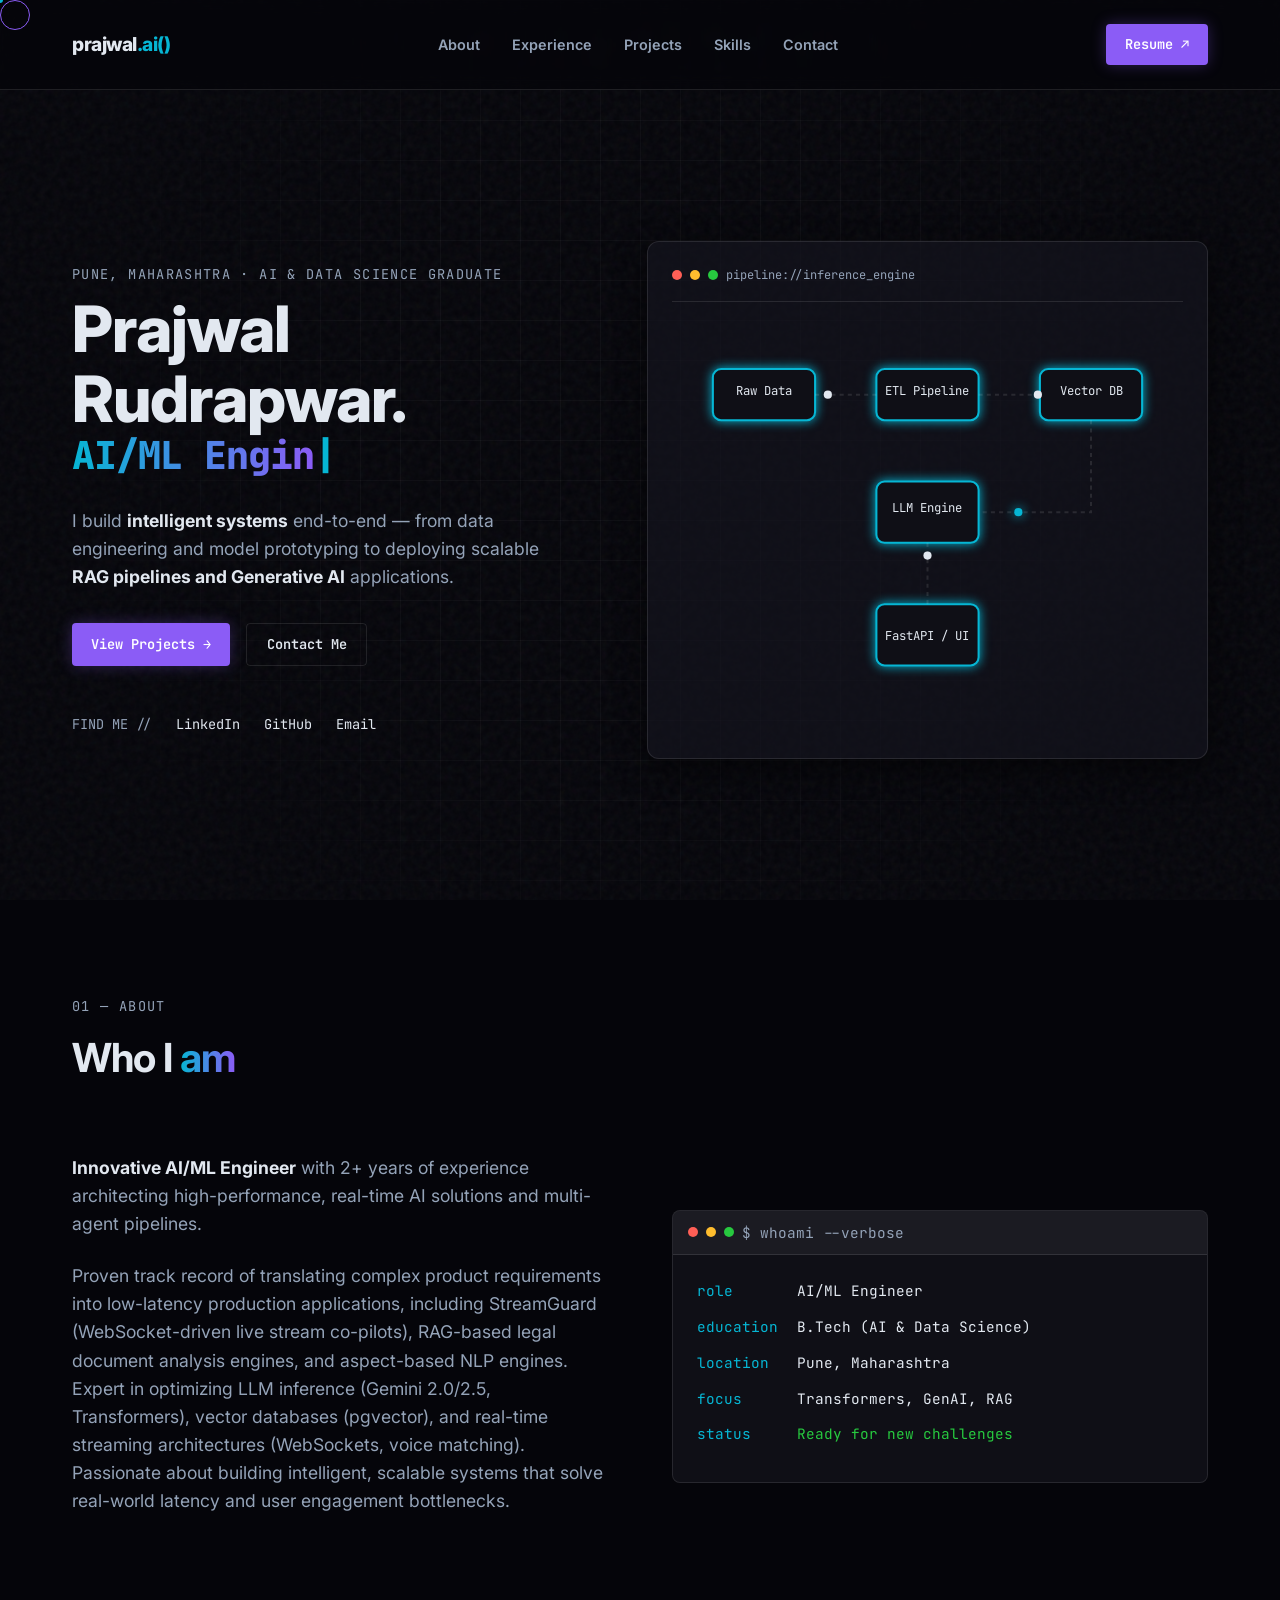
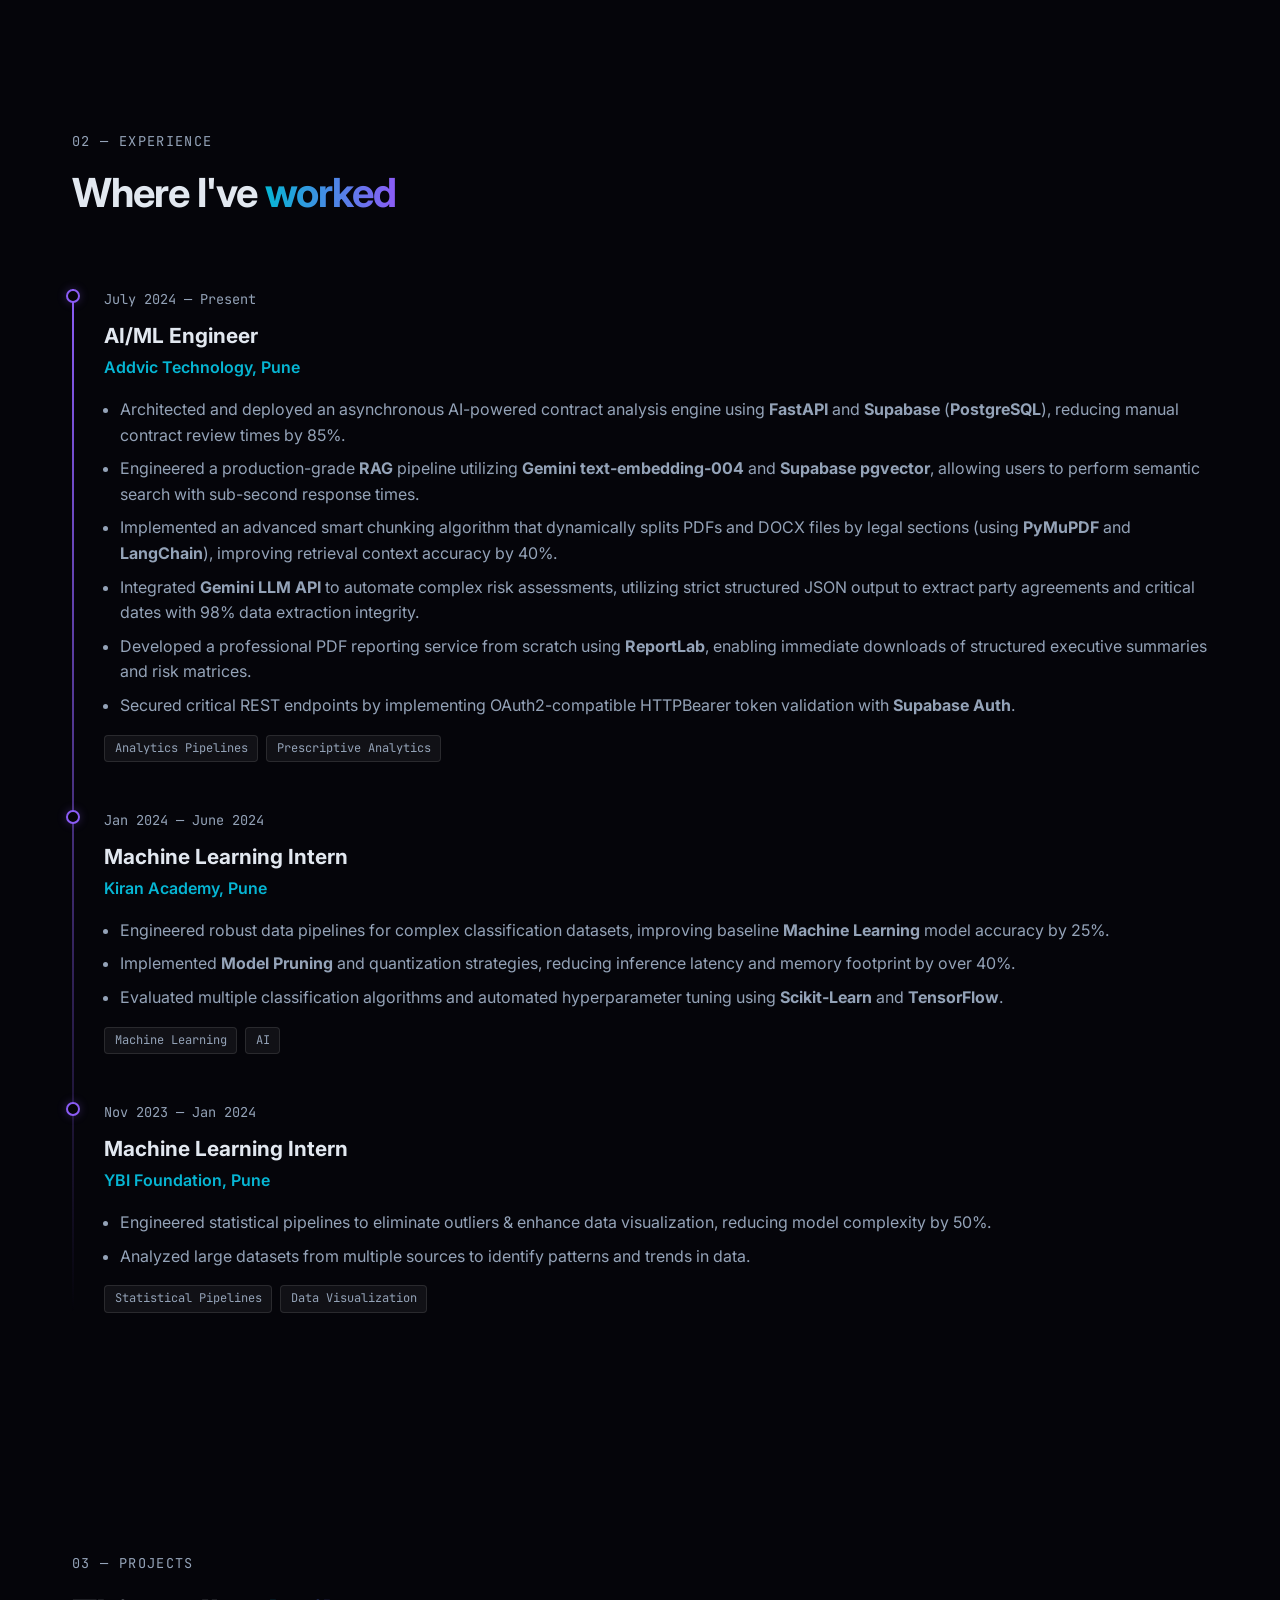
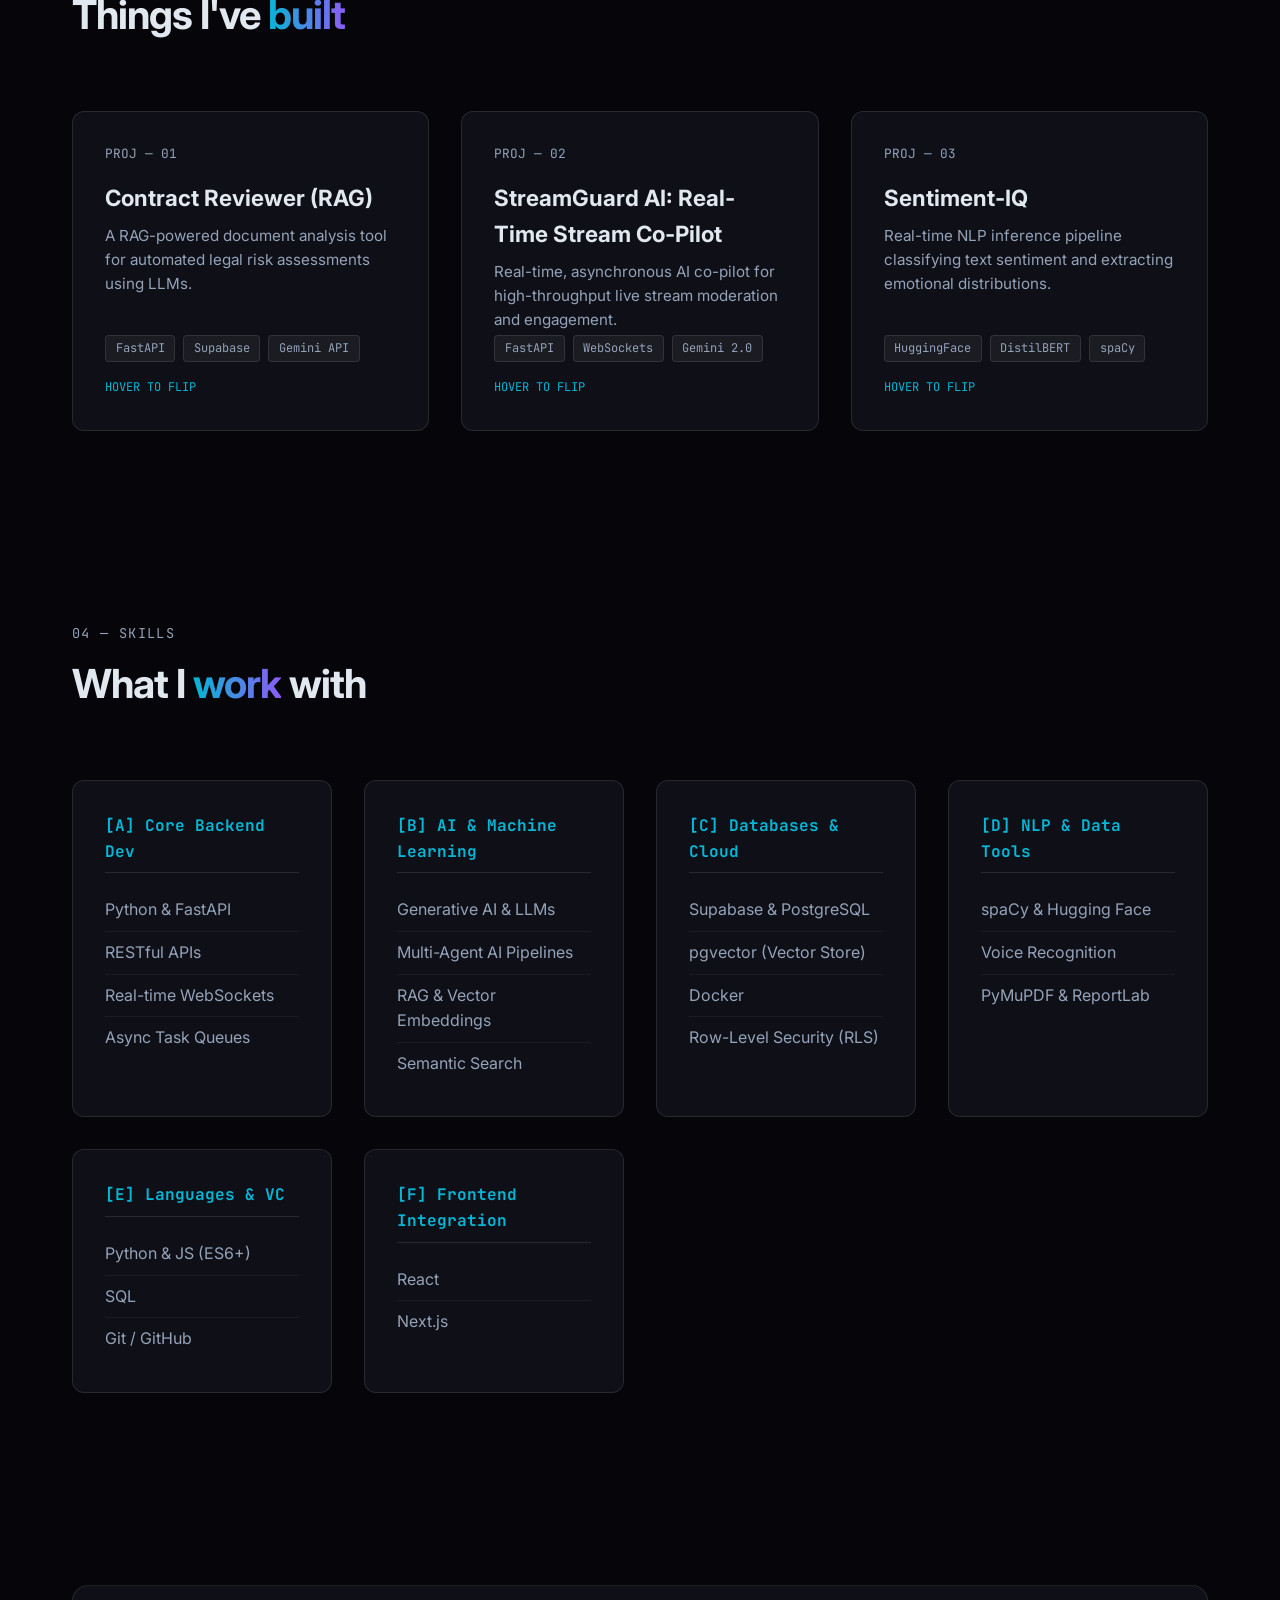
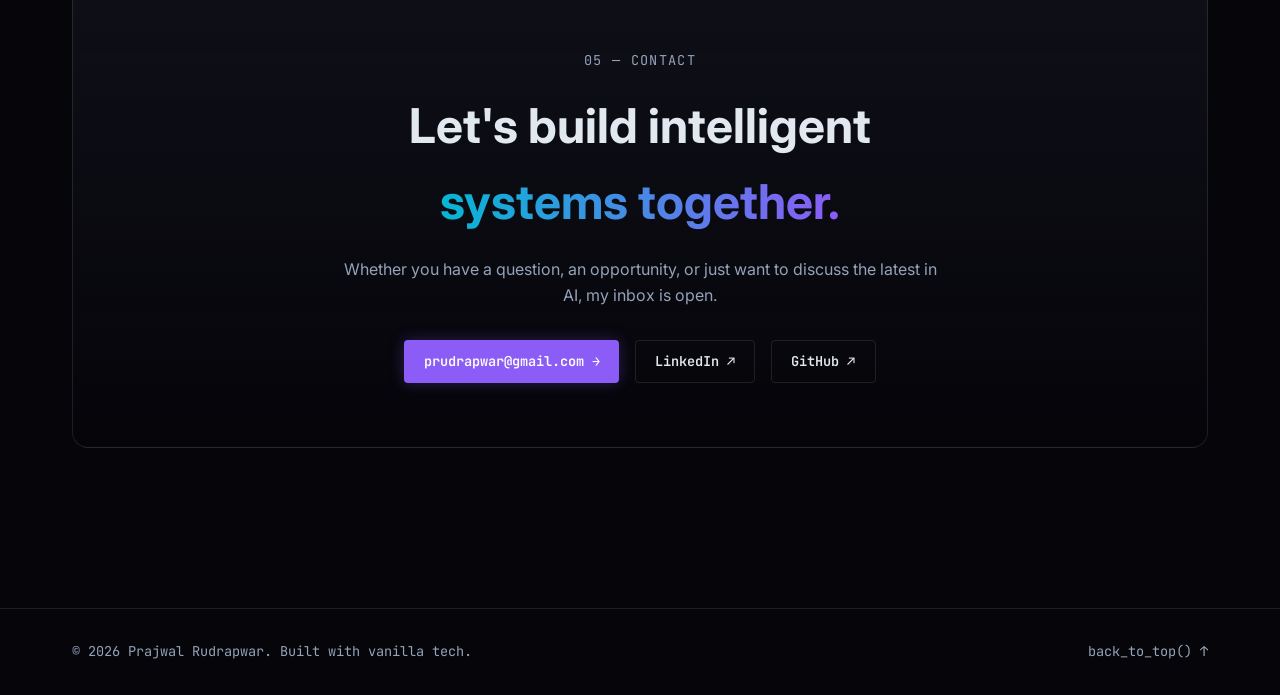
==== commit afb1f5d7: "Add files via upload" ====
--- a/index.html
+++ b/index.html
@@ -60,6 +60,7 @@
             <div class="hero-socials">
                 <span class="social-label">FIND ME //</span>
                 <a href="https://www.linkedin.com/in/prajwal-rudrapwar-7233b726a" target="_blank" rel="noopener noreferrer" class="hover-target">LinkedIn</a>
+                <a href="https://github.com/prajwalrudra" target="_blank" rel="noopener noreferrer" class="hover-target">GitHub</a>
                 <a href="mailto:prudrapwar@gmail.com" class="hover-target">Email</a>
             </div>
         </div>
@@ -236,7 +237,7 @@
                                 <li>System prompts designed for Gemini 2.5-flash-lite.</li>
                                 <li>Dynamic PDF reporting engine using ReportLab.</li>
                             </ul>
-                            <a href="https://github.com/yourusername/contract-reviewer" target="_blank" class="btn ghost-btn hover-target" style="margin-top: 1rem; font-size: 0.75rem; padding: 0.4rem 0.8rem;">View on GitHub ↗</a>
+                            <a href="https://github.com/prajwalrudra/ai-contract-reviewer-blueprint" target="_blank" class="btn ghost-btn hover-target" style="margin-top: 1rem; font-size: 0.75rem; padding: 0.4rem 0.8rem;">View on GitHub ↗</a>
                         </div>
                     </div>
                 </div>
@@ -246,6 +247,32 @@
                     <div class="flip-inner">
                         <div class="flip-front">
                             <span class="project-id">PROJ — 02</span>
+                            <h3 class="project-title">StreamGuard AI: Real-Time Stream Co-Pilot</h3>
+                            <p class="project-summary">Real-time, asynchronous AI co-pilot for high-throughput live stream moderation and engagement.</p>
+                            <div class="tags">
+                                <span class="tag">FastAPI</span>
+                                <span class="tag">WebSockets</span>
+                                <span class="tag">Gemini 2.0</span>
+                            </div>
+                            <span class="flip-hint">Hover to flip</span>
+                        </div>
+                        <div class="flip-back">
+                            <h4 class="back-title">// Under the hood</h4>
+                            <ul class="back-list" style="font-size: 0.8rem; overflow-y: auto;">
+                                <li style="margin-bottom: 5px;">Architected a real-time, asynchronous backend using FastAPI and WebSockets, establishing a sub-second communication layer capable of handling high-throughput live stream chat data.</li>
+                                <li style="margin-bottom: 5px;">Engineered a Multi-Agent AI Pipeline (Moderation, Sentiment, Revenue, and Response generation) powered by Google Gemini 2.0 Flash, consolidating operations into a single optimized LLM call.</li>
+                                <li style="margin-bottom: 5px;">Developed an Intelligent Priority Queue algorithm and Voice Matching Engine to dynamically filter, sort, and auto-advance "super chats" based on sentiment and revenue impact.</li>
+                            </ul>
+                            <a href="https://github.com/prajwalrudra" target="_blank" class="btn ghost-btn hover-target" style="margin-top: 1rem; font-size: 0.75rem; padding: 0.4rem 0.8rem;">View on GitHub ↗</a>
+                        </div>
+                    </div>
+                </div>
+
+                <!-- Project 3 -->
+                <div class="flip-card reveal delay-2 hover-target">
+                    <div class="flip-inner">
+                        <div class="flip-front">
+                            <span class="project-id">PROJ — 03</span>
                             <h3 class="project-title">Sentiment-IQ</h3>
                             <p class="project-summary">Real-time NLP inference pipeline classifying text sentiment and extracting emotional distributions.</p>
                             <div class="tags">
@@ -257,36 +284,11 @@
                         </div>
                         <div class="flip-back">
                             <h4 class="back-title">// Under the hood</h4>
-                            <ul class="back-list">
-                                <li>Inference pipeline using FastAPI with millisecond latency.</li>
-                                <li>Aspect-based sentiment analysis engine via spaCy to detect product features dynamically.</li>
+                            <ul class="back-list" style="font-size: 0.8rem; overflow-y: auto;">
+                                <li style="margin-bottom: 5px;">Engineered a real-time NLP inference pipeline using FastAPI and HuggingFace Transformers, classifying sentiment with millisecond latency.</li>
+                                <li style="margin-bottom: 5px;">Built an aspect-based sentiment analysis engine using spaCy to dynamically detect product features from unstructured reviews.</li>
                             </ul>
-                            <a href="https://github.com/yourusername/sentiment-iq" target="_blank" class="btn ghost-btn hover-target" style="margin-top: 1rem; font-size: 0.75rem; padding: 0.4rem 0.8rem;">View on GitHub ↗</a>
-                        </div>
-                    </div>
-                </div>
-
-                <!-- Project 3 -->
-                <div class="flip-card reveal delay-2 hover-target">
-                    <div class="flip-inner">
-                        <div class="flip-front">
-                            <span class="project-id">PROJ — 03</span>
-                            <h3 class="project-title">GenAI Visualization</h3>
-                            <p class="project-summary">GAN-based models for audio-to-image generation exploring LLAMA frameworks.</p>
-                            <div class="tags">
-                                <span class="tag">GANs</span>
-                                <span class="tag">LLAMA</span>
-                                <span class="tag">GenAI</span>
-                            </div>
-                            <span class="flip-hint">Hover to flip</span>
-                        </div>
-                        <div class="flip-back">
-                            <h4 class="back-title">// Under the hood</h4>
-                            <ul class="back-list">
-                                <li>Advanced data processing and visual generation.</li>
-                                <li>Experimentation with cutting-edge open-weight models for multimedia synthesis.</li>
-                            </ul>
-                            <a href="https://github.com/yourusername/genai-visualization" target="_blank" class="btn ghost-btn hover-target" style="margin-top: 1rem; font-size: 0.75rem; padding: 0.4rem 0.8rem;">View on GitHub ↗</a>
+                            <a href="https://github.com/prajwalrudra/Sentiment-IQ" target="_blank" class="btn ghost-btn hover-target" style="margin-top: 1rem; font-size: 0.75rem; padding: 0.4rem 0.8rem;">View on GitHub ↗</a>
                         </div>
                     </div>
                 </div>
@@ -305,40 +307,53 @@
             
             <div class="skills-grid">
                 <div class="skill-category reveal">
-                    <h4>[A] AI & ML Models</h4>
-                    <ul class="skill-list">
-                        <li>Transformer Models</li>
-                        <li>BERT / RoBERTa</li>
-                        <li>LSTM / RNN</li>
-                        <li>Generative AI (GANs, LLAMA)</li>
+                    <h4>[A] Core Backend Dev</h4>
+                    <ul class="skill-list">
+                        <li>Python & FastAPI</li>
+                        <li>RESTful APIs</li>
+                        <li>Real-time WebSockets</li>
+                        <li>Async Task Queues</li>
                     </ul>
                 </div>
                 <div class="skill-category reveal delay-1">
-                    <h4>[B] Frameworks & Tools</h4>
-                    <ul class="skill-list">
-                        <li>HuggingFace</li>
-                        <li>LangChain</li>
-                        <li>OpenAI APIs</li>
-                        <li>TensorFlow / PyTorch</li>
-                        <li>Power BI</li>
+                    <h4>[B] AI & Machine Learning</h4>
+                    <ul class="skill-list">
+                        <li>Generative AI & LLMs</li>
+                        <li>Multi-Agent AI Pipelines</li>
+                        <li>RAG & Vector Embeddings</li>
+                        <li>Semantic Search</li>
                     </ul>
                 </div>
                 <div class="skill-category reveal delay-2">
-                    <h4>[C] Languages & DBs</h4>
-                    <ul class="skill-list">
-                        <li>Python</li>
-                        <li>SQL / MySQL</li>
-                        <li>JavaScript / HTML</li>
-                        <li>C++</li>
+                    <h4>[C] Databases & Cloud</h4>
+                    <ul class="skill-list">
+                        <li>Supabase & PostgreSQL</li>
+                        <li>pgvector (Vector Store)</li>
+                        <li>Docker</li>
+                        <li>Row-Level Security (RLS)</li>
                     </ul>
                 </div>
                 <div class="skill-category reveal delay-3">
-                    <h4>[D] Applied AI</h4>
-                    <ul class="skill-list">
-                        <li>Prompt Engineering</li>
-                        <li>Model Optimization</li>
-                        <li>API Integration</li>
-                        <li>RAG / Document AI</li>
+                    <h4>[D] NLP & Data Tools</h4>
+                    <ul class="skill-list">
+                        <li>spaCy & Hugging Face</li>
+                        <li>Voice Recognition</li>
+                        <li>PyMuPDF & ReportLab</li>
+                    </ul>
+                </div>
+                <div class="skill-category reveal delay-1">
+                    <h4>[E] Languages & VC</h4>
+                    <ul class="skill-list">
+                        <li>Python & JS (ES6+)</li>
+                        <li>SQL</li>
+                        <li>Git / GitHub</li>
+                    </ul>
+                </div>
+                <div class="skill-category reveal delay-2">
+                    <h4>[F] Frontend Integration</h4>
+                    <ul class="skill-list">
+                        <li>React</li>
+                        <li>Next.js</li>
                     </ul>
                 </div>
             </div>
@@ -356,6 +371,7 @@
                 <div class="contact-actions">
                     <a href="mailto:prudrapwar@gmail.com" class="btn primary-btn hover-target">prudrapwar@gmail.com →</a>
                     <a href="https://www.linkedin.com/in/prajwal-rudrapwar-7233b726a" target="_blank" rel="noopener noreferrer" class="btn ghost-btn hover-target">LinkedIn ↗</a>
+                    <a href="https://github.com/prajwalrudra" target="_blank" rel="noopener noreferrer" class="btn ghost-btn hover-target">GitHub ↗</a>
                 </div>
             </div>
         </div>
--- a/style.css
+++ b/style.css
@@ -710,19 +710,28 @@
    Media Queries
    ========================================= */
 @media (max-width: 768px) {
+    .navbar {
+        position: absolute; /* Fixes the stuck header issue */
+        padding: 1rem 0;
+    }
     .nav-links { 
         display: flex;
-        flex-wrap: wrap;
-        justify-content: center;
-        gap: 1rem;
+        flex-wrap: nowrap;
+        overflow-x: auto;
+        justify-content: flex-start;
+        gap: 1.5rem;
         font-size: 0.85rem;
+        width: 100%;
+        padding-bottom: 5px;
+        -webkit-overflow-scrolling: touch;
     }
-    .navbar {
-        padding: 1rem 0;
+    .nav-links::-webkit-scrollbar {
+        display: none;
     }
     .nav-container {
         flex-direction: column;
-        gap: 1rem;
+        gap: 0.5rem;
+        align-items: center;
     }
     .hero-section {
         flex-direction: column;
